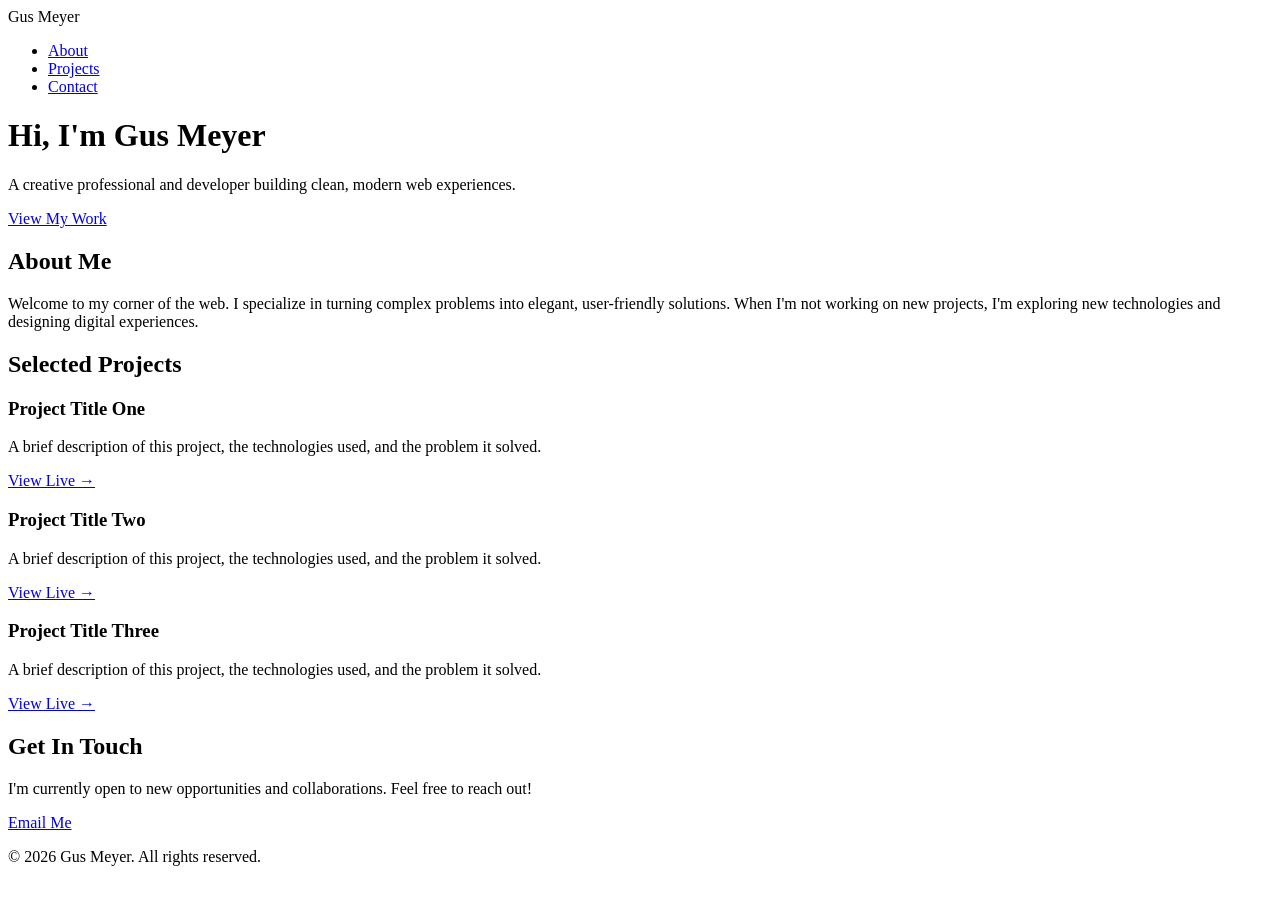
==== index.html @ bbf1a045 "Create index.html" ====
<!DOCTYPE html>
<html lang="en">
<head>
    <meta charset="UTF-8">
    <meta name="viewport" content="width=device-width, initial-scale=1.0">
    <title>Gus Meyer | Portfolio</title>
    <!-- Connects the CSS file we will create next -->
    <link rel="stylesheet" href="styles.css">
    <!-- Loads a clean, modern Google Font -->
    <link href="https://fonts.googleapis.com/css2?family=Inter:wght@300;400;600;700&display=swap" rel="stylesheet">
</head>
<body>
    <nav class="navbar">
        <div class="logo">Gus Meyer</div>
        <ul class="nav-links">
            <li><a href="#about">About</a></li>
            <li><a href="#projects">Projects</a></li>
            <li><a href="#contact">Contact</a></li>
        </ul>
    </nav>

    <header id="home" class="hero">
        <div class="hero-content">
            <h1>Hi, I'm Gus Meyer</h1>
            <p>A creative professional and developer building clean, modern web experiences.</p>
            <a href="#projects" class="btn">View My Work</a>
        </div>
    </header>

    <section id="about" class="section">
        <div class="container">
            <h2>About Me</h2>
            <p>Welcome to my corner of the web. I specialize in turning complex problems into elegant, user-friendly solutions. When I'm not working on new projects, I'm exploring new technologies and designing digital experiences.</p>
        </div>
    </section>

    <section id="projects" class="section bg-light">
        <div class="container">
            <h2>Selected Projects</h2>
            <div class="project-grid">
                <!-- Project 1 -->
                <div class="project-card">
                    <h3>Project Title One</h3>
                    <p>A brief description of this project, the technologies used, and the problem it solved.</p>
                    <a href="#" class="project-link">View Live &rarr;</a>
                </div>
                <!-- Project 2 -->
                <div class="project-card">
                    <h3>Project Title Two</h3>
                    <p>A brief description of this project, the technologies used, and the problem it solved.</p>
                    <a href="#" class="project-link">View Live &rarr;</a>
                </div>
                <!-- Project 3 -->
                <div class="project-card">
                    <h3>Project Title Three</h3>
                    <p>A brief description of this project, the technologies used, and the problem it solved.</p>
                    <a href="#" class="project-link">View Live &rarr;</a>
                </div>
            </div>
        </div>
    </section>

    <section id="contact" class="section">
        <div class="container">
            <h2>Get In Touch</h2>
            <p>I'm currently open to new opportunities and collaborations. Feel free to reach out!</p>
            <!-- Update the email address below -->
            <a href="mailto:hello@gusmeyer.com" class="btn">Email Me</a>
        </div>
    </section>

    <footer>
        <p>&copy; 2026 Gus Meyer. All rights reserved.</p>
    </footer>
</body>
</html>
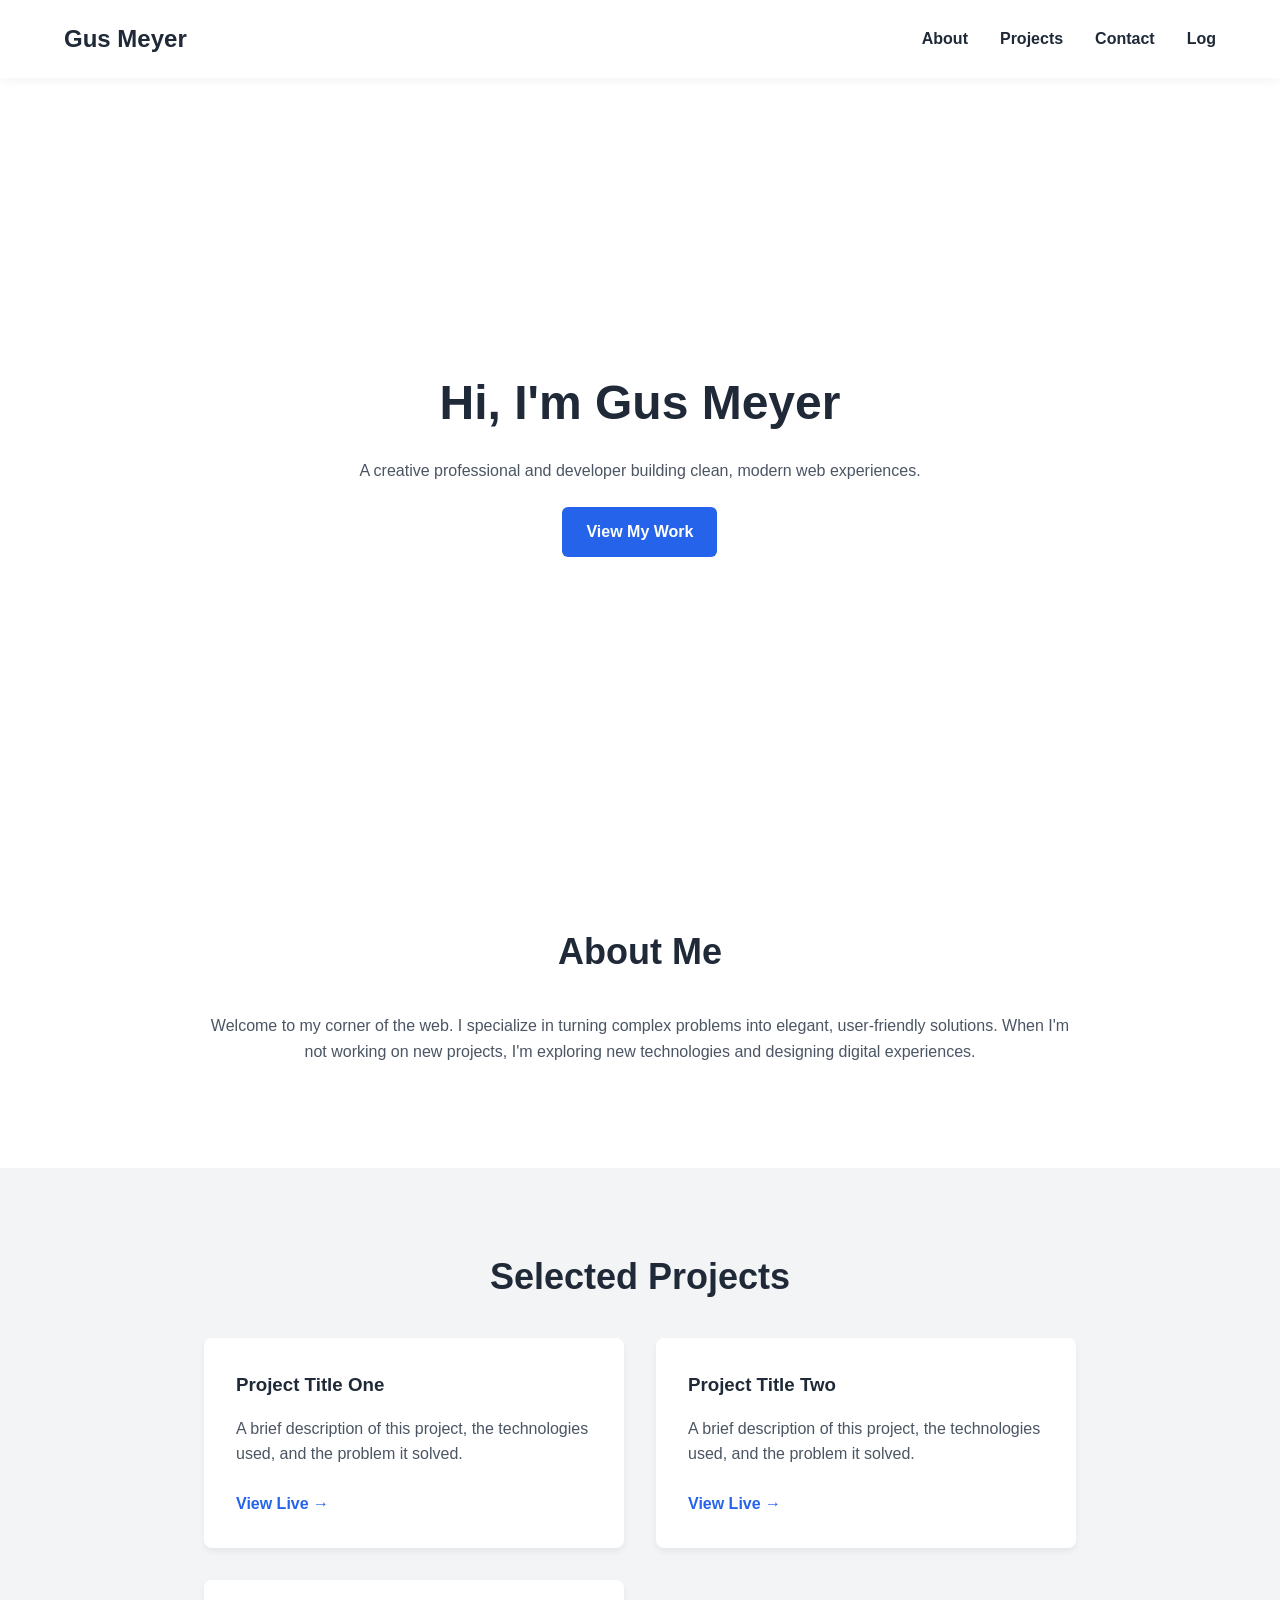
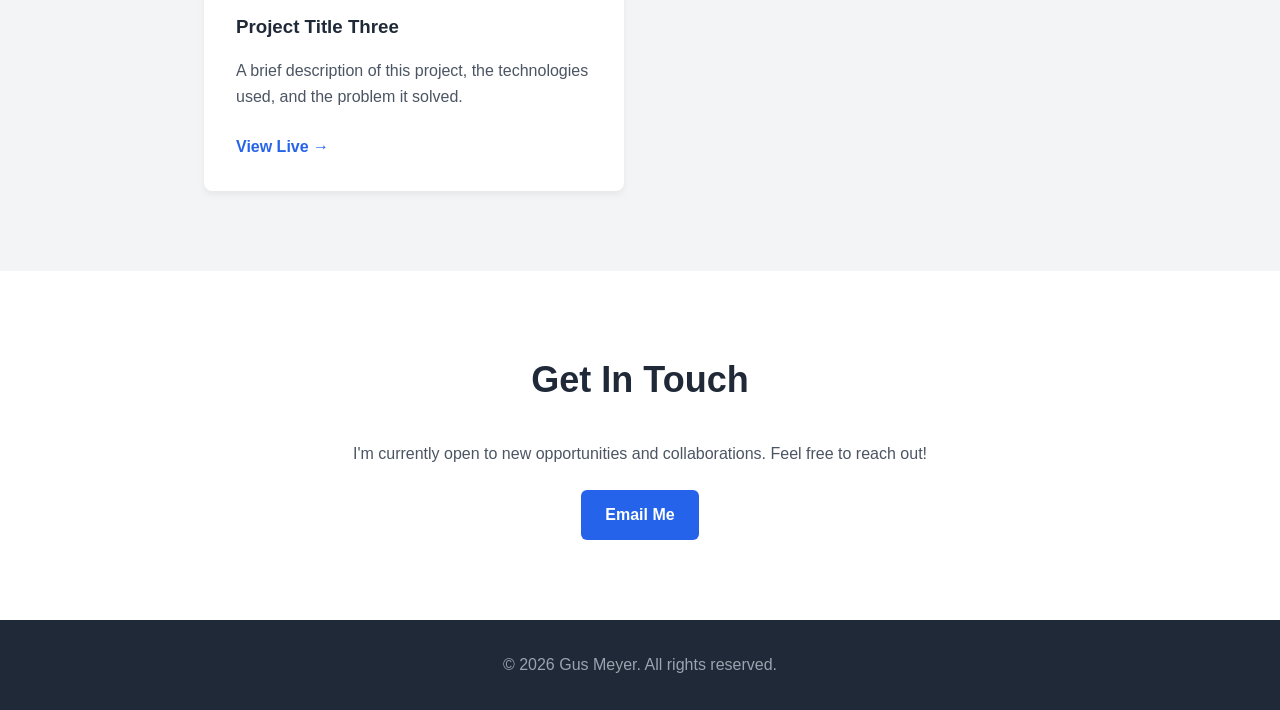
==== commit c51e5ef3: "Update index.html" ====
--- a/index.html
+++ b/index.html
@@ -16,6 +16,7 @@
             <li><a href="#about">About</a></li>
             <li><a href="#projects">Projects</a></li>
             <li><a href="#contact">Contact</a></li>
+            <li><a href="log.html">Log</a></li>
         </ul>
     </nav>
 
--- a/styles.css
+++ b/styles.css
@@ -0,0 +1,142 @@
+/* Color Palette & Base Settings */
+:root {
+    --primary-color: #2563eb; /* A professional blue */
+    --dark-text: #1f2937;
+    --light-text: #4b5563;
+    --bg-color: #ffffff;
+    --bg-light: #f3f4f6;
+}
+
+* {
+    margin: 0;
+    padding: 0;
+    box-sizing: border-box;
+    scroll-behavior: smooth;
+}
+
+body {
+    font-family: 'Inter', sans-serif;
+    color: var(--dark-text);
+    background-color: var(--bg-color);
+    line-height: 1.6;
+}
+
+/* Typography */
+h1, h2, h3 { 
+    font-weight: 700; 
+    margin-bottom: 1rem; 
+}
+h1 { font-size: 3rem; }
+h2 { 
+    font-size: 2.25rem; 
+    text-align: center; 
+    margin-bottom: 2rem; 
+}
+p { 
+    color: var(--light-text); 
+    margin-bottom: 1.5rem; 
+}
+
+/* Buttons */
+.btn {
+    display: inline-block;
+    padding: 0.75rem 1.5rem;
+    background-color: var(--primary-color);
+    color: #fff;
+    text-decoration: none;
+    border-radius: 6px;
+    font-weight: 600;
+    transition: background 0.3s ease;
+}
+.btn:hover { background-color: #1d4ed8; }
+
+/* Navigation Bar */
+.navbar {
+    display: flex;
+    justify-content: space-between;
+    align-items: center;
+    padding: 1.25rem 5%;
+    background-color: var(--bg-color);
+    box-shadow: 0 2px 10px rgba(0,0,0,0.05);
+    position: sticky;
+    top: 0;
+    z-index: 1000;
+}
+.logo { 
+    font-size: 1.5rem; 
+    font-weight: 700; 
+    color: var(--dark-text);
+}
+.nav-links { 
+    list-style: none; 
+    display: flex; 
+    gap: 2rem; 
+}
+.nav-links a { 
+    text-decoration: none; 
+    color: var(--dark-text); 
+    font-weight: 600; 
+    transition: color 0.3s ease;
+}
+.nav-links a:hover { color: var(--primary-color); }
+
+/* Layout & Spacing */
+.container { 
+    max-width: 1000px; 
+    margin: 0 auto; 
+    padding: 0 5%; 
+    text-align: center;
+}
+.section { padding: 5rem 0; }
+.bg-light { background-color: var(--bg-light); }
+
+/* Hero Section */
+.hero {
+    height: 85vh;
+    display: flex;
+    align-items: center;
+    justify-content: center;
+    text-align: center;
+    padding: 0 5%;
+}
+.hero-content { max-width: 700px; }
+
+/* Projects Grid */
+.project-grid {
+    display: grid;
+    grid-template-columns: repeat(auto-fit, minmax(280px, 1fr));
+    gap: 2rem;
+    text-align: left;
+}
+.project-card {
+    background: #fff;
+    padding: 2rem;
+    border-radius: 8px;
+    box-shadow: 0 4px 6px rgba(0,0,0,0.05);
+    transition: transform 0.3s ease, box-shadow 0.3s ease;
+}
+.project-card:hover { 
+    transform: translateY(-5px); 
+    box-shadow: 0 10px 15px rgba(0,0,0,0.1);
+}
+.project-link {
+    text-decoration: none;
+    color: var(--primary-color);
+    font-weight: 600;
+}
+
+/* Footer */
+footer { 
+    text-align: center; 
+    padding: 2rem; 
+    background: var(--dark-text); 
+    color: #fff; 
+}
+footer p { color: #9ca3af; margin: 0; }
+
+/* Mobile Responsiveness */
+@media (max-width: 768px) {
+    .nav-links { display: none; } /* Simple fallback for mobile */
+    h1 { font-size: 2.25rem; }
+    .hero { height: 70vh; }
+}
